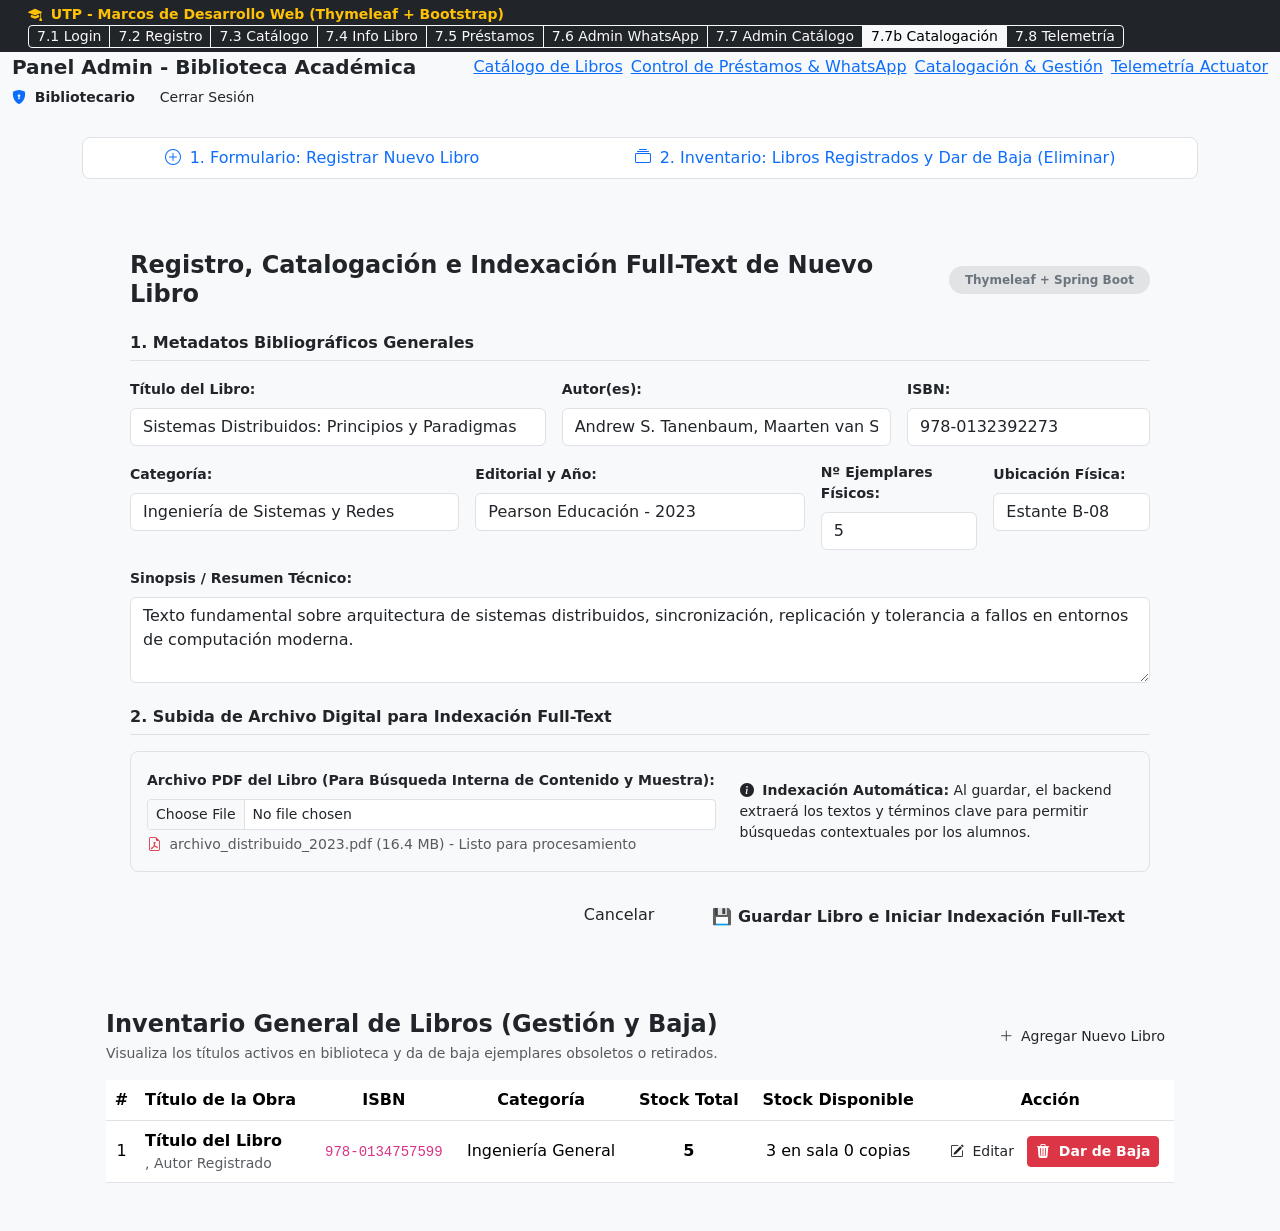
==== src/main/resources/templates/admin-catalogacion.html @ 06a14009 "feat: agregar vista de catalogo de libros para administrador con edicion y eliminacion en Thymeleaf" ====
<!DOCTYPE html>
<html lang="es" xmlns:th="http://www.thymeleaf.org">
<head>
    <meta charset="UTF-8">
    <meta name="viewport" content="width=device-width, initial-scale=1.0">
    <title>Panel Admin: Catalogación &amp; Gestión - Biblioteca Académica del Sur</title>
    <!-- Bootstrap 5 CSS -->
    <link href="https://cdn.jsdelivr.net/npm/bootstrap@5.3.3/dist/css/bootstrap.min.css" rel="stylesheet">
    <link href="https://cdn.jsdelivr.net/npm/bootstrap-icons@1.11.3/font/bootstrap-icons.min.css" rel="stylesheet">
    <link rel="stylesheet" th:href="@{/css/styles.css}">
</head>
<body class="bg-light">

    <!-- Barra Superior de Demostración Rápida -->
    <nav class="navbar navbar-dark bg-dark py-1 px-3 d-print-none text-white small">
        <div class="container-fluid d-flex justify-content-between align-items-center">
            <span class="text-warning fw-semibold">
                <i class="bi bi-mortarboard-fill me-1"></i> UTP - Marcos de Desarrollo Web (Thymeleaf + Bootstrap)
            </span>
            <div class="btn-group btn-group-sm">
                <a th:href="@{/login}" class="btn btn-outline-light py-0 px-2">7.1 Login</a>
                <a th:href="@{/registro}" class="btn btn-outline-light py-0 px-2">7.2 Registro</a>
                <a th:href="@{/catalogo}" class="btn btn-outline-light py-0 px-2">7.3 Catálogo</a>
                <a th:href="@{/libro/1}" class="btn btn-outline-light py-0 px-2">7.4 Info Libro</a>
                <a th:href="@{/prestamos}" class="btn btn-outline-light py-0 px-2">7.5 Préstamos</a>
                <a th:href="@{/admin/prestamos}" class="btn btn-outline-light py-0 px-2">7.6 Admin WhatsApp</a>
                <a th:href="@{/admin/catalogo}" class="btn btn-outline-light py-0 px-2">7.7 Admin Catálogo</a>
                <a th:href="@{/admin/catalogacion}" class="btn btn-outline-light active py-0 px-2">7.7b Catalogación</a>
                <a th:href="@{/admin/telemetria}" class="btn btn-outline-light py-0 px-2">7.8 Telemetría</a>
            </div>
        </div>
    </nav>

    <!-- BARRA DE NAVEGACIÓN ADMINISTRATIVA -->
    <header class="navbar-wire sticky-top">
        <div class="container-fluid d-flex flex-wrap justify-content-between align-items-center">
            <div class="d-flex align-items-center">
                <div class="brand-books">
                    <span class="book-red"></span>
                    <span class="book-yellow"></span>
                    <span class="book-green"></span>
                    <span class="book-blue"></span>
                </div>
                <span class="fw-bold fs-5 text-dark">Panel Admin - Biblioteca Académica</span>
            </div>

            <div class="d-flex align-items-center gap-2 my-2 my-md-0">
                <a th:href="@{/admin/catalogo}" class="nav-link-wire">Catálogo de Libros</a>
                <a th:href="@{/admin/prestamos}" class="nav-link-wire">Control de Préstamos &amp; WhatsApp</a>
                <a th:href="@{/admin/catalogacion}" class="nav-link-wire active">Catalogación &amp; Gestión</a>
                <a th:href="@{/admin/telemetria}" class="nav-link-wire">Telemetría Actuator</a>
            </div>

            <div class="d-flex align-items-center gap-3">
                <span class="small fw-semibold text-dark">
                    <i class="bi bi-shield-lock-fill me-1 text-primary"></i> Bibliotecario
                </span>
                <a th:href="@{/login}" class="btn btn-sm btn-wire-outline">Cerrar Sesión</a>
            </div>
        </div>
    </header>

    <!-- 7.7. INTERFAZ: PANEL ADMIN (CATALOGACIÓN Y GESTIÓN) -->
    <main class="container py-4">

        <!-- Selector de Pestañas (Tabs) acordado para Registrar y Quitar Libros -->
        <div class="d-flex gap-2 mb-4 p-2 bg-white rounded-3 border">
            <a th:href="@{/admin/catalogacion(tab='formulario')}" class="admin-tab flex-fill text-center text-decoration-none" th:classappend="${tabActiva == 'formulario' ? 'active' : ''}">
                <i class="bi bi-plus-circle me-1"></i> 1. Formulario: Registrar Nuevo Libro
            </a>
            <a th:href="@{/admin/catalogacion(tab='inventario')}" class="admin-tab flex-fill text-center text-decoration-none" th:classappend="${tabActiva == 'inventario' ? 'active' : ''}">
                <i class="bi bi-collection me-1"></i> 2. Inventario: Libros Registrados y Dar de Baja (Eliminar)
            </a>
        </div>

        <!-- PESTAÑA 1: FORMULARIO DE REGISTRO DE NUEVO LIBRO -->
        <div th:if="${tabActiva == 'formulario'}" class="wire-card p-4 p-md-5">
            <div class="d-flex justify-content-between align-items-center mb-4">
                <h4 class="fw-bold text-dark mb-0">Registro, Catalogación e Indexación Full-Text de Nuevo Libro</h4>
                <span class="badge bg-secondary-subtle text-secondary px-3 py-2 rounded-pill">Thymeleaf + Spring Boot</span>
            </div>

            <form th:action="@{/admin/libros/guardar}" method="post">
                
                <!-- 1. Metadatos Bibliográficos Generales -->
                <div class="mb-4">
                    <h6 class="fw-bold text-dark mb-3 border-bottom pb-2">1. Metadatos Bibliográficos Generales</h6>
                    
                    <div class="row g-3 mb-3">
                        <div class="col-md-5">
                            <label class="form-label small fw-bold text-dark">Título del Libro:</label>
                            <input type="text" name="titulo" class="form-control" placeholder="Ej. Sistemas Distribuidos: Principios y Paradigmas" value="Sistemas Distribuidos: Principios y Paradigmas" required>
                        </div>
                        <div class="col-md-4">
                            <label class="form-label small fw-bold text-dark">Autor(es):</label>
                            <input type="text" class="form-control" placeholder="Ej. Andrew S. Tanenbaum, Maarten van Steen" value="Andrew S. Tanenbaum, Maarten van Steen">
                        </div>
                        <div class="col-md-3">
                            <label class="form-label small fw-bold text-dark">ISBN:</label>
                            <input type="text" name="isbn" class="form-control" placeholder="978-0132392273" value="978-0132392273" required>
                        </div>
                    </div>

                    <div class="row g-3 mb-3">
                        <div class="col-md-4">
                            <label class="form-label small fw-bold text-dark">Categoría:</label>
                            <input type="text" class="form-control" placeholder="Ingeniería de Sistemas y Redes" value="Ingeniería de Sistemas y Redes">
                        </div>
                        <div class="col-md-4">
                            <label class="form-label small fw-bold text-dark">Editorial y Año:</label>
                            <input type="text" name="editorial" class="form-control" placeholder="Pearson Educación - 2023" value="Pearson Educación - 2023">
                        </div>
                        <div class="col-md-2">
                            <label class="form-label small fw-bold text-dark">Nº Ejemplares Físicos:</label>
                            <input type="number" name="stockTotal" min="1" class="form-control" value="5" required>
                        </div>
                        <div class="col-md-2">
                            <label class="form-label small fw-bold text-dark">Ubicación Física:</label>
                            <input type="text" class="form-control" placeholder="Estante B-08" value="Estante B-08">
                        </div>
                    </div>

                    <div class="mb-3">
                        <label class="form-label small fw-bold text-dark">Sinopsis / Resumen Técnico:</label>
                        <textarea name="resumen" class="form-control" rows="3" placeholder="Texto descriptivo y temático del material...">Texto fundamental sobre arquitectura de sistemas distribuidos, sincronización, replicación y tolerancia a fallos en entornos de computación moderna.</textarea>
                    </div>
                </div>

                <!-- 2. Subida de Archivo Digital para Indexación -->
                <div class="mb-4">
                    <h6 class="fw-bold text-dark mb-3 border-bottom pb-2">2. Subida de Archivo Digital para Indexación Full-Text</h6>
                    
                    <div class="p-3 border rounded-3 bg-light">
                        <div class="row g-3 align-items-center">
                            <div class="col-md-7">
                                <label class="form-label small fw-bold text-dark">Archivo PDF del Libro (Para Búsqueda Interna de Contenido y Muestra):</label>
                                <input type="file" accept=".pdf,.epub" class="form-control form-control-sm mb-1">
                                <div class="text-muted small">
                                    <i class="bi bi-file-earmark-pdf text-danger me-1"></i> archivo_distribuido_2023.pdf (16.4 MB) - Listo para procesamiento
                                </div>
                            </div>
                            <div class="col-md-5">
                                <div class="notice-box-blue p-2 small">
                                    <strong><i class="bi bi-info-circle-fill me-1"></i> Indexación Automática:</strong>
                                    Al guardar, el backend extraerá los textos y términos clave para permitir búsquedas contextuales por los alumnos.
                                </div>
                            </div>
                        </div>
                    </div>
                </div>

                <div class="d-flex justify-content-end gap-2">
                    <a th:href="@{/admin/catalogacion(tab='inventario')}" class="btn btn-wire-outline px-4">Cancelar</a>
                    <button type="submit" class="btn btn-wire-blue px-4 py-2 fw-bold">
                        💾 Guardar Libro e Iniciar Indexación Full-Text
                    </button>
                </div>

            </form>
        </div>

        <!-- PESTAÑA 2: INVENTARIO DE LIBROS Y DAR DE BAJA (ELIMINAR) -->
        <div th:if="${tabActiva == 'inventario'}" class="wire-card p-4">
            <div class="d-flex justify-content-between align-items-center mb-3">
                <div>
                    <h4 class="fw-bold text-dark mb-1">Inventario General de Libros (Gestión y Baja)</h4>
                    <p class="text-muted small mb-0">Visualiza los títulos activos en biblioteca y da de baja ejemplares obsoletos o retirados.</p>
                </div>
                <a th:href="@{/admin/catalogacion(tab='formulario')}" class="btn btn-sm btn-wire-green">
                    <i class="bi bi-plus-lg me-1"></i> Agregar Nuevo Libro
                </a>
            </div>

            <div class="table-responsive">
                <table class="table table-wire text-center align-middle mb-0">
                    <thead>
                        <tr>
                            <th>#</th>
                            <th class="text-start">Título de la Obra</th>
                            <th>ISBN</th>
                            <th>Categoría</th>
                            <th>Stock Total</th>
                            <th>Stock Disponible</th>
                            <th>Acción</th>
                        </tr>
                    </thead>
                    <tbody>
                        <tr th:each="l, iter : ${libros}">
                            <td th:text="${iter.count}">1</td>
                            <td class="text-start">
                                <div class="fw-bold" th:text="${l.titulo}">Título del Libro</div>
                                <div class="text-muted small">
                                    <span th:if="${l.autores != null and !l.autores.isEmpty()}">
                                        <span th:each="a, iStat : ${l.autores}">
                                            <span th:text="${a.nombres + ' ' + (a.apellidos ?: '')}"></span><span th:if="${!iStat.last}">, </span>
                                        </span>
                                    </span>
                                    <span th:unless="${l.autores != null and !l.autores.isEmpty()}">Autor Registrado</span>
                                </div>
                            </td>
                            <td><code th:text="${l.isbn}">978-0134757599</code></td>
                            <td>
                                <span th:if="${l.categorias != null and !l.categorias.isEmpty()}" th:text="${l.categorias[0].nombre}">Ingeniería</span>
                                <span th:unless="${l.categorias != null and !l.categorias.isEmpty()}">General</span>
                            </td>
                            <td class="fw-bold" th:text="${l.stockTotal ?: 1}">5</td>
                            <td>
                                <span th:if="${l.stockDisponible != null and l.stockDisponible > 0}" class="badge-stock-green">
                                    <span th:text="${l.stockDisponible}">3</span> en sala
                                </span>
                                <span th:unless="${l.stockDisponible != null and l.stockDisponible > 0}" class="badge-stock-red">
                                    0 copias
                                </span>
                            </td>
                            <td>
                                <div class="d-flex justify-content-center gap-1">
                                    <a th:href="@{/admin/catalogo(query=${l.titulo})}" class="btn btn-sm btn-wire-blue" title="Gestionar y Editar en Catálogo Admin">
                                        <i class="bi bi-pencil-square me-1"></i> Editar
                                    </a>
                                    <!-- Formulario de eliminación para dar de baja libro -->
                                    <form th:action="@{'/admin/libros/eliminar/' + ${l.idLibro}}" method="post" onsubmit="return confirm('¿Está seguro de dar de baja este libro del catálogo?');" style="display:inline;">
                                        <button type="submit" class="btn btn-sm btn-danger fw-bold" title="Dar de baja y retirar del catálogo">
                                            <i class="bi bi-trash3-fill me-1"></i> Dar de Baja
                                        </button>
                                    </form>
                                </div>
                            </td>
                        </tr>
                    </tbody>
                </table>
            </div>

        </div>

    </main>

    <!-- Bootstrap 5 JS -->
    <script src="https://cdn.jsdelivr.net/npm/bootstrap@5.3.3/dist/js/bootstrap.bundle.min.js"></script>
</body>
</html>
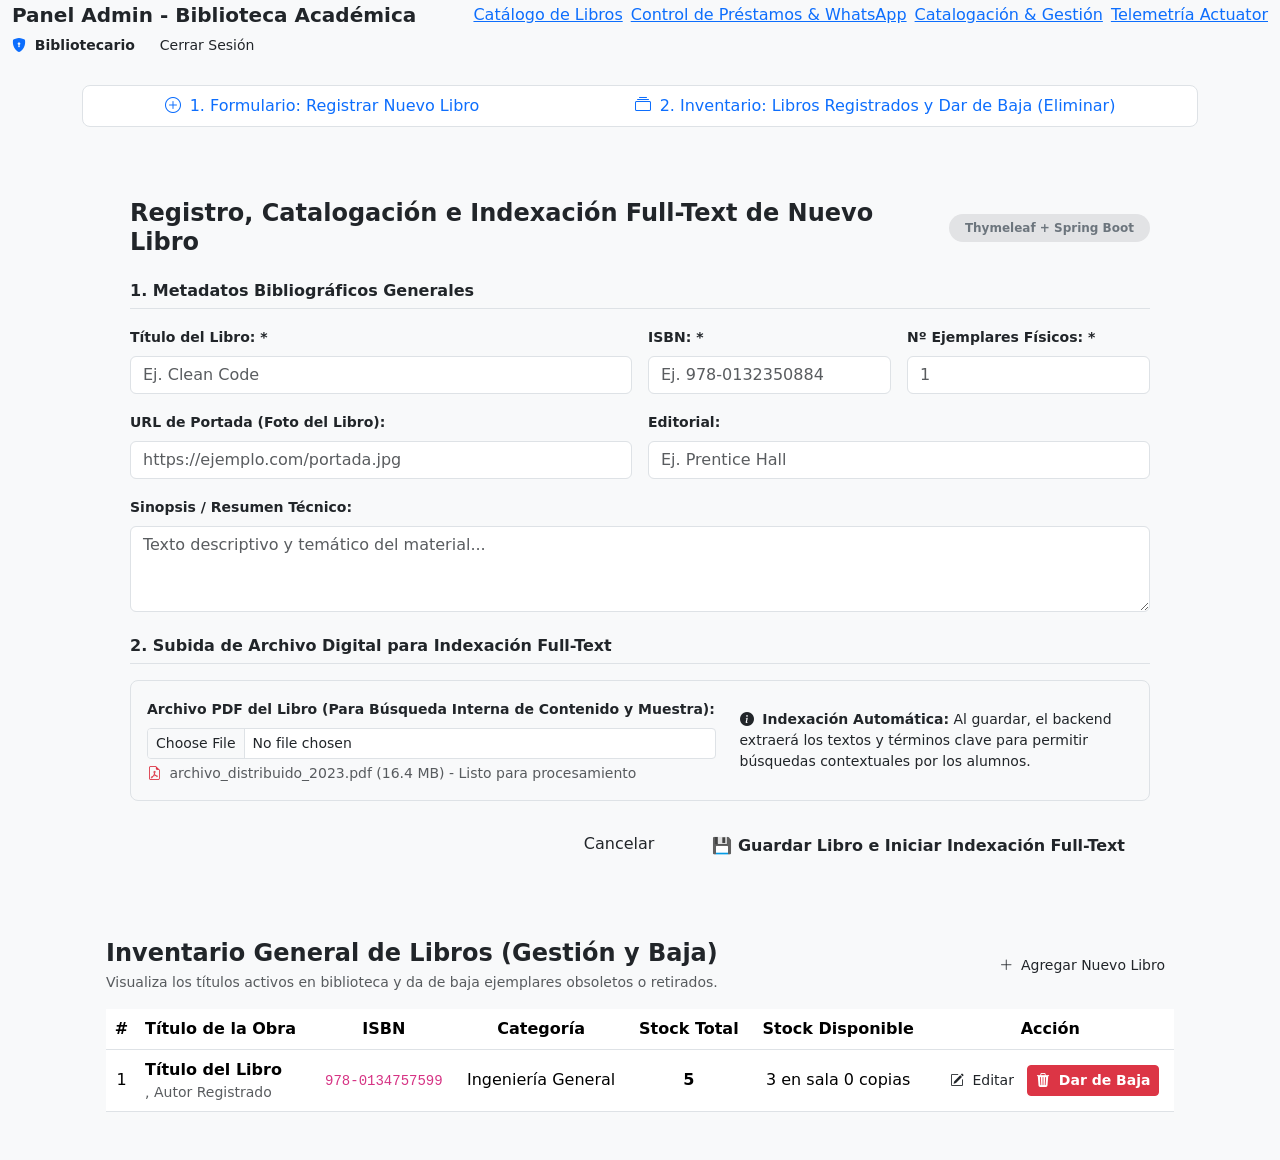
==== commit cdd0446c: "feat: interfaz real sin barra demo, edicion de foto de portada, verificacion estricta de roles y lim" ====
--- a/src/main/resources/templates/admin-catalogacion.html
+++ b/src/main/resources/templates/admin-catalogacion.html
@@ -11,26 +11,6 @@
 </head>
 <body class="bg-light">
 
-    <!-- Barra Superior de Demostración Rápida -->
-    <nav class="navbar navbar-dark bg-dark py-1 px-3 d-print-none text-white small">
-        <div class="container-fluid d-flex justify-content-between align-items-center">
-            <span class="text-warning fw-semibold">
-                <i class="bi bi-mortarboard-fill me-1"></i> UTP - Marcos de Desarrollo Web (Thymeleaf + Bootstrap)
-            </span>
-            <div class="btn-group btn-group-sm">
-                <a th:href="@{/login}" class="btn btn-outline-light py-0 px-2">7.1 Login</a>
-                <a th:href="@{/registro}" class="btn btn-outline-light py-0 px-2">7.2 Registro</a>
-                <a th:href="@{/catalogo}" class="btn btn-outline-light py-0 px-2">7.3 Catálogo</a>
-                <a th:href="@{/libro/1}" class="btn btn-outline-light py-0 px-2">7.4 Info Libro</a>
-                <a th:href="@{/prestamos}" class="btn btn-outline-light py-0 px-2">7.5 Préstamos</a>
-                <a th:href="@{/admin/prestamos}" class="btn btn-outline-light py-0 px-2">7.6 Admin WhatsApp</a>
-                <a th:href="@{/admin/catalogo}" class="btn btn-outline-light py-0 px-2">7.7 Admin Catálogo</a>
-                <a th:href="@{/admin/catalogacion}" class="btn btn-outline-light active py-0 px-2">7.7b Catalogación</a>
-                <a th:href="@{/admin/telemetria}" class="btn btn-outline-light py-0 px-2">7.8 Telemetría</a>
-            </div>
-        </div>
-    </nav>
-
     <!-- BARRA DE NAVEGACIÓN ADMINISTRATIVA -->
     <header class="navbar-wire sticky-top">
         <div class="container-fluid d-flex flex-wrap justify-content-between align-items-center">
@@ -87,42 +67,34 @@
                     <h6 class="fw-bold text-dark mb-3 border-bottom pb-2">1. Metadatos Bibliográficos Generales</h6>
                     
                     <div class="row g-3 mb-3">
-                        <div class="col-md-5">
-                            <label class="form-label small fw-bold text-dark">Título del Libro:</label>
-                            <input type="text" name="titulo" class="form-control" placeholder="Ej. Sistemas Distribuidos: Principios y Paradigmas" value="Sistemas Distribuidos: Principios y Paradigmas" required>
-                        </div>
-                        <div class="col-md-4">
-                            <label class="form-label small fw-bold text-dark">Autor(es):</label>
-                            <input type="text" class="form-control" placeholder="Ej. Andrew S. Tanenbaum, Maarten van Steen" value="Andrew S. Tanenbaum, Maarten van Steen">
+                        <div class="col-md-6">
+                            <label class="form-label small fw-bold text-dark">Título del Libro: *</label>
+                            <input type="text" name="titulo" class="form-control" placeholder="Ej. Clean Code" required>
                         </div>
                         <div class="col-md-3">
-                            <label class="form-label small fw-bold text-dark">ISBN:</label>
-                            <input type="text" name="isbn" class="form-control" placeholder="978-0132392273" value="978-0132392273" required>
+                            <label class="form-label small fw-bold text-dark">ISBN: *</label>
+                            <input type="text" name="isbn" class="form-control" placeholder="Ej. 978-0132350884" required>
+                        </div>
+                        <div class="col-md-3">
+                            <label class="form-label small fw-bold text-dark">Nº Ejemplares Físicos: *</label>
+                            <input type="number" name="stockTotal" min="1" class="form-control" placeholder="1" required>
                         </div>
                     </div>
 
                     <div class="row g-3 mb-3">
-                        <div class="col-md-4">
-                            <label class="form-label small fw-bold text-dark">Categoría:</label>
-                            <input type="text" class="form-control" placeholder="Ingeniería de Sistemas y Redes" value="Ingeniería de Sistemas y Redes">
-                        </div>
-                        <div class="col-md-4">
-                            <label class="form-label small fw-bold text-dark">Editorial y Año:</label>
-                            <input type="text" name="editorial" class="form-control" placeholder="Pearson Educación - 2023" value="Pearson Educación - 2023">
-                        </div>
-                        <div class="col-md-2">
-                            <label class="form-label small fw-bold text-dark">Nº Ejemplares Físicos:</label>
-                            <input type="number" name="stockTotal" min="1" class="form-control" value="5" required>
-                        </div>
-                        <div class="col-md-2">
-                            <label class="form-label small fw-bold text-dark">Ubicación Física:</label>
-                            <input type="text" class="form-control" placeholder="Estante B-08" value="Estante B-08">
+                        <div class="col-md-6">
+                            <label class="form-label small fw-bold text-dark">URL de Portada (Foto del Libro):</label>
+                            <input type="url" name="portadaUrl" class="form-control" placeholder="https://ejemplo.com/portada.jpg">
+                        </div>
+                        <div class="col-md-6">
+                            <label class="form-label small fw-bold text-dark">Editorial:</label>
+                            <input type="text" name="editorial" class="form-control" placeholder="Ej. Prentice Hall">
                         </div>
                     </div>
 
                     <div class="mb-3">
                         <label class="form-label small fw-bold text-dark">Sinopsis / Resumen Técnico:</label>
-                        <textarea name="resumen" class="form-control" rows="3" placeholder="Texto descriptivo y temático del material...">Texto fundamental sobre arquitectura de sistemas distribuidos, sincronización, replicación y tolerancia a fallos en entornos de computación moderna.</textarea>
+                        <textarea name="resumen" class="form-control" rows="3" placeholder="Texto descriptivo y temático del material..."></textarea>
                     </div>
                 </div>
 
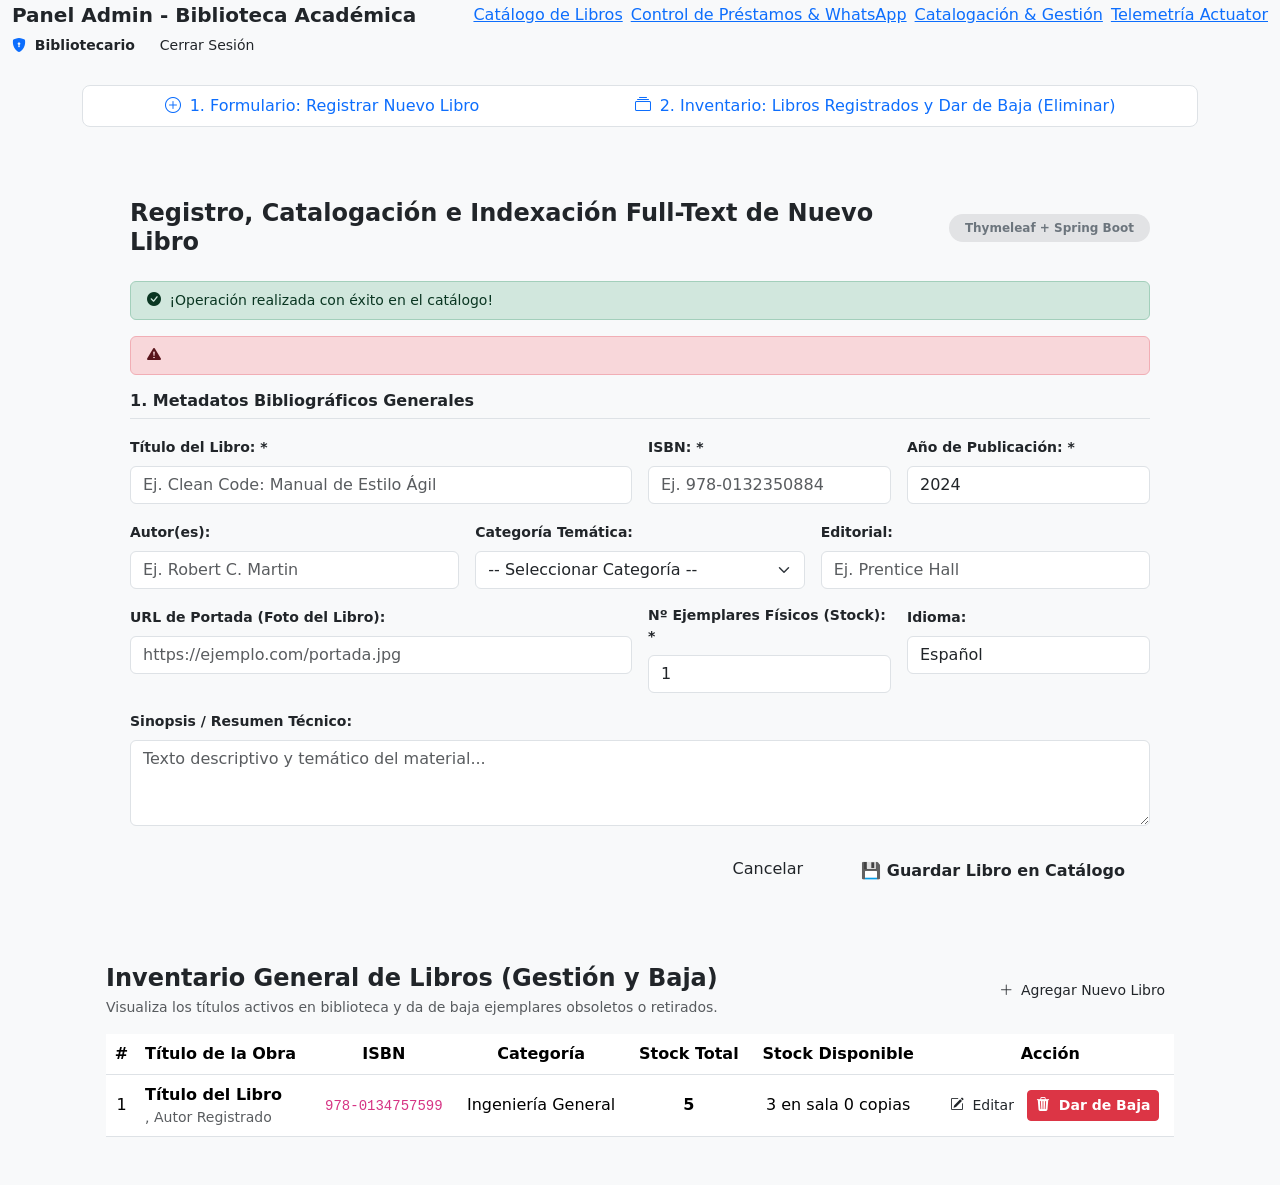
==== commit 819faeac: "fix: resolucion de error 500 al guardar libro completando campos obligatorios y captura amigable de " ====
--- a/src/main/resources/templates/admin-catalogacion.html
+++ b/src/main/resources/templates/admin-catalogacion.html
@@ -35,7 +35,7 @@
                 <span class="small fw-semibold text-dark">
                     <i class="bi bi-shield-lock-fill me-1 text-primary"></i> Bibliotecario
                 </span>
-                <a th:href="@{/login}" class="btn btn-sm btn-wire-outline">Cerrar Sesión</a>
+                <a th:href="@{/logout}" class="btn btn-sm btn-wire-outline">Cerrar Sesión</a>
             </div>
         </div>
     </header>
@@ -62,6 +62,14 @@
 
             <form th:action="@{/admin/libros/guardar}" method="post">
                 
+                <!-- Alertas de Éxito o Error -->
+                <div th:if="${exito}" class="alert alert-success py-2 small mb-3">
+                    <i class="bi bi-check-circle-fill me-1"></i> ¡Operación realizada con éxito en el catálogo!
+                </div>
+                <div th:if="${error}" class="alert alert-danger py-2 small mb-3">
+                    <i class="bi bi-exclamation-triangle-fill me-1"></i> <span th:text="${error}"></span>
+                </div>
+
                 <!-- 1. Metadatos Bibliográficos Generales -->
                 <div class="mb-4">
                     <h6 class="fw-bold text-dark mb-3 border-bottom pb-2">1. Metadatos Bibliográficos Generales</h6>
@@ -69,15 +77,36 @@
                     <div class="row g-3 mb-3">
                         <div class="col-md-6">
                             <label class="form-label small fw-bold text-dark">Título del Libro: *</label>
-                            <input type="text" name="titulo" class="form-control" placeholder="Ej. Clean Code" required>
+                            <input type="text" name="titulo" class="form-control" placeholder="Ej. Clean Code: Manual de Estilo Ágil" required>
                         </div>
                         <div class="col-md-3">
                             <label class="form-label small fw-bold text-dark">ISBN: *</label>
                             <input type="text" name="isbn" class="form-control" placeholder="Ej. 978-0132350884" required>
                         </div>
                         <div class="col-md-3">
-                            <label class="form-label small fw-bold text-dark">Nº Ejemplares Físicos: *</label>
-                            <input type="number" name="stockTotal" min="1" class="form-control" placeholder="1" required>
+                            <label class="form-label small fw-bold text-dark">Año de Publicación: *</label>
+                            <input type="number" name="anioPublicacion" min="1500" max="2026" value="2024" class="form-control" required>
+                        </div>
+                    </div>
+
+                    <div class="row g-3 mb-3">
+                        <div class="col-md-4">
+                            <label class="form-label small fw-bold text-dark">Autor(es):</label>
+                            <input type="text" name="autorNombre" class="form-control" placeholder="Ej. Robert C. Martin">
+                        </div>
+                        <div class="col-md-4">
+                            <label class="form-label small fw-bold text-dark">Categoría Temática:</label>
+                            <select name="categoriaId" class="form-select">
+                                <option value="">-- Seleccionar Categoría --</option>
+                                <option th:each="cat : ${categorias}" 
+                                        th:value="${cat.idCategoria}" 
+                                        th:text="${cat.nombre}">
+                                </option>
+                            </select>
+                        </div>
+                        <div class="col-md-4">
+                            <label class="form-label small fw-bold text-dark">Editorial:</label>
+                            <input type="text" name="editorial" class="form-control" placeholder="Ej. Prentice Hall">
                         </div>
                     </div>
 
@@ -86,9 +115,13 @@
                             <label class="form-label small fw-bold text-dark">URL de Portada (Foto del Libro):</label>
                             <input type="url" name="portadaUrl" class="form-control" placeholder="https://ejemplo.com/portada.jpg">
                         </div>
-                        <div class="col-md-6">
-                            <label class="form-label small fw-bold text-dark">Editorial:</label>
-                            <input type="text" name="editorial" class="form-control" placeholder="Ej. Prentice Hall">
+                        <div class="col-md-3">
+                            <label class="form-label small fw-bold text-dark">Nº Ejemplares Físicos (Stock): *</label>
+                            <input type="number" name="stockTotal" min="1" value="1" class="form-control" required>
+                        </div>
+                        <div class="col-md-3">
+                            <label class="form-label small fw-bold text-dark">Idioma:</label>
+                            <input type="text" name="idioma" value="Español" class="form-control">
                         </div>
                     </div>
 
@@ -98,33 +131,10 @@
                     </div>
                 </div>
 
-                <!-- 2. Subida de Archivo Digital para Indexación -->
-                <div class="mb-4">
-                    <h6 class="fw-bold text-dark mb-3 border-bottom pb-2">2. Subida de Archivo Digital para Indexación Full-Text</h6>
-                    
-                    <div class="p-3 border rounded-3 bg-light">
-                        <div class="row g-3 align-items-center">
-                            <div class="col-md-7">
-                                <label class="form-label small fw-bold text-dark">Archivo PDF del Libro (Para Búsqueda Interna de Contenido y Muestra):</label>
-                                <input type="file" accept=".pdf,.epub" class="form-control form-control-sm mb-1">
-                                <div class="text-muted small">
-                                    <i class="bi bi-file-earmark-pdf text-danger me-1"></i> archivo_distribuido_2023.pdf (16.4 MB) - Listo para procesamiento
-                                </div>
-                            </div>
-                            <div class="col-md-5">
-                                <div class="notice-box-blue p-2 small">
-                                    <strong><i class="bi bi-info-circle-fill me-1"></i> Indexación Automática:</strong>
-                                    Al guardar, el backend extraerá los textos y términos clave para permitir búsquedas contextuales por los alumnos.
-                                </div>
-                            </div>
-                        </div>
-                    </div>
-                </div>
-
                 <div class="d-flex justify-content-end gap-2">
                     <a th:href="@{/admin/catalogacion(tab='inventario')}" class="btn btn-wire-outline px-4">Cancelar</a>
                     <button type="submit" class="btn btn-wire-blue px-4 py-2 fw-bold">
-                        💾 Guardar Libro e Iniciar Indexación Full-Text
+                        💾 Guardar Libro en Catálogo
                     </button>
                 </div>
 
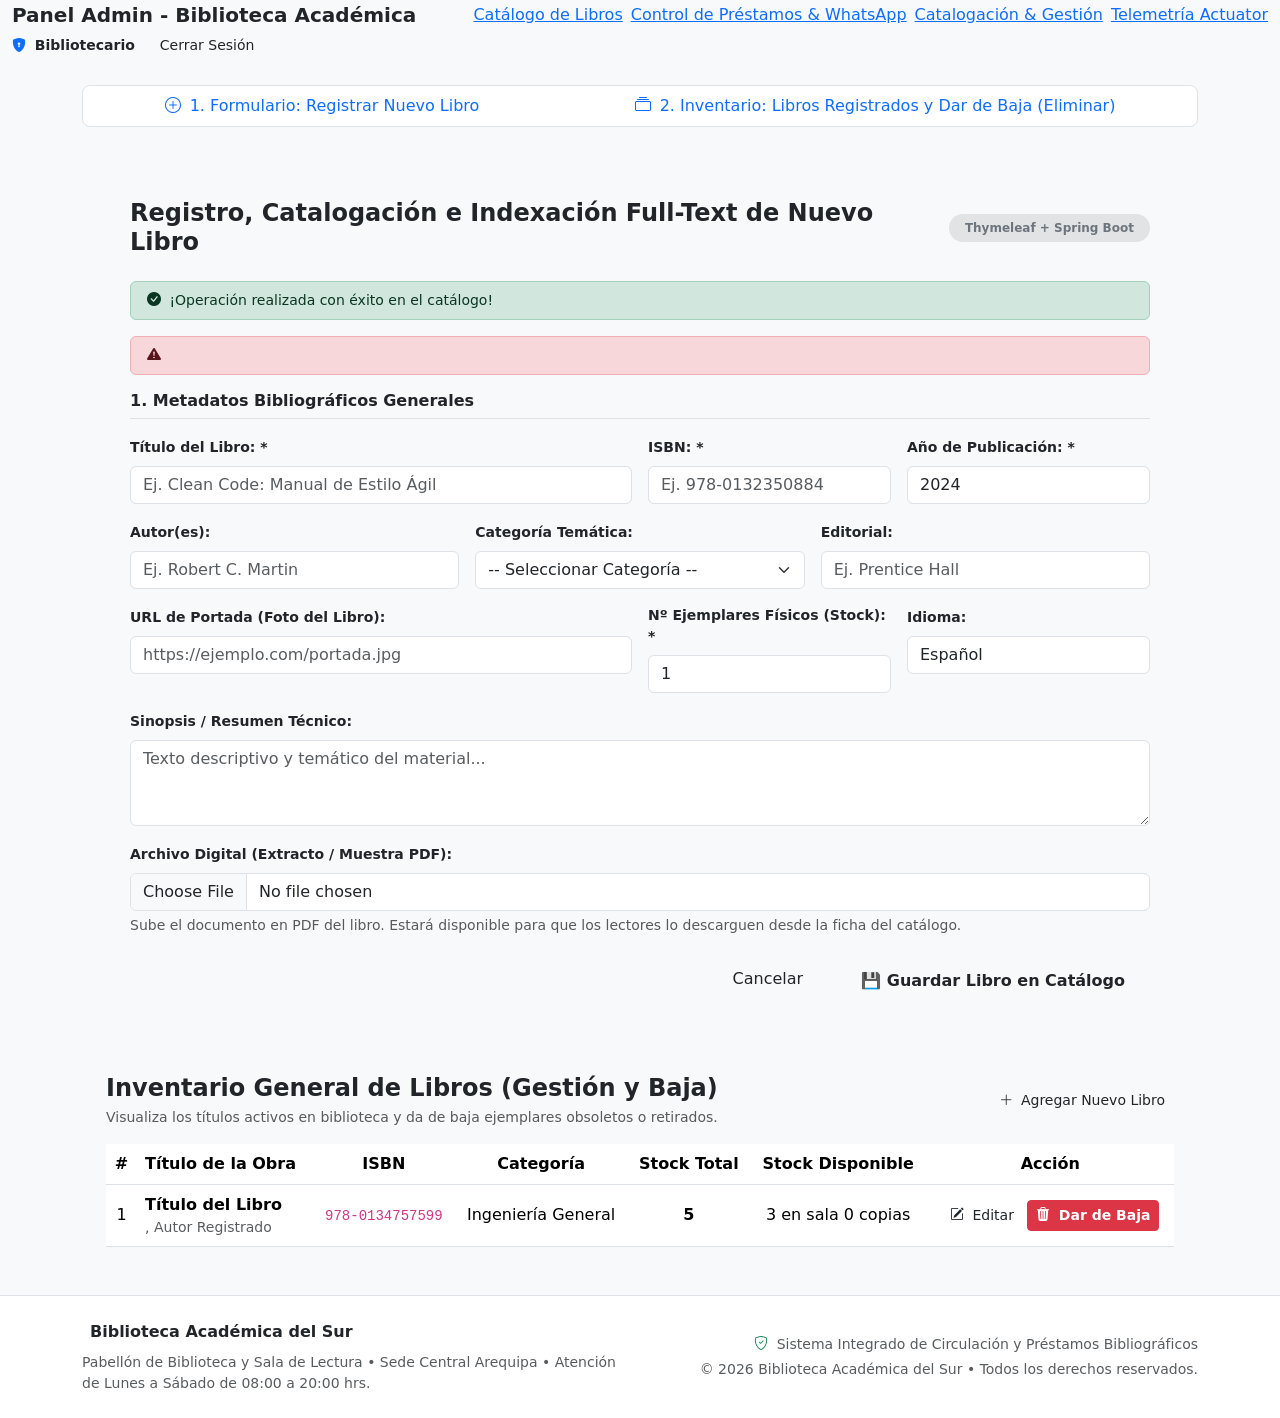
==== commit 8c082ebd: "feat: sistema integral de reservas fifo, descarga pdf, telemetria real, auditoria seo y fixes de cat" ====
--- a/src/main/resources/templates/admin-catalogacion.html
+++ b/src/main/resources/templates/admin-catalogacion.html
@@ -4,12 +4,17 @@
     <meta charset="UTF-8">
     <meta name="viewport" content="width=device-width, initial-scale=1.0">
     <title>Panel Admin: Catalogación &amp; Gestión - Biblioteca Académica del Sur</title>
+    <meta name="description" content="Sistema Integrado de Gestión Bibliográfica, Préstamos Físicos y Catálogo Digital - Biblioteca Académica del Sur.">
+    <meta name="keywords" content="biblioteca, libros, prestamos, catalogo digital, arequipa, software, educacion">
+    <meta property="og:site_name" content="Biblioteca Académica del Sur">
+    <meta property="og:type" content="website">
+    <link rel="icon" type="image/svg+xml" href="data:image/svg+xml,<svg xmlns='http://www.w3.org/2000/svg' viewBox='0 0 24 24'><rect x='2' y='4' width='4' height='16' rx='1' fill='%23ef4444'/><rect x='8' y='2' width='4' height='18' rx='1' fill='%23eab308'/><rect x='14' y='6' width='4' height='14' rx='1' fill='%2322c55e'/><rect x='20' y='3' width='3' height='17' rx='1' fill='%2306b6d4'/></svg>">
     <!-- Bootstrap 5 CSS -->
     <link href="https://cdn.jsdelivr.net/npm/bootstrap@5.3.3/dist/css/bootstrap.min.css" rel="stylesheet">
     <link href="https://cdn.jsdelivr.net/npm/bootstrap-icons@1.11.3/font/bootstrap-icons.min.css" rel="stylesheet">
     <link rel="stylesheet" th:href="@{/css/styles.css}">
 </head>
-<body class="bg-light">
+<body class="bg-light min-vh-100 d-flex flex-column">
 
     <!-- BARRA DE NAVEGACIÓN ADMINISTRATIVA -->
     <header class="navbar-wire sticky-top">
@@ -60,7 +65,7 @@
                 <span class="badge bg-secondary-subtle text-secondary px-3 py-2 rounded-pill">Thymeleaf + Spring Boot</span>
             </div>
 
-            <form th:action="@{/admin/libros/guardar}" method="post">
+            <form th:action="@{/admin/libros/guardar}" method="post" enctype="multipart/form-data">
                 
                 <!-- Alertas de Éxito o Error -->
                 <div th:if="${exito}" class="alert alert-success py-2 small mb-3">
@@ -128,6 +133,12 @@
                     <div class="mb-3">
                         <label class="form-label small fw-bold text-dark">Sinopsis / Resumen Técnico:</label>
                         <textarea name="resumen" class="form-control" rows="3" placeholder="Texto descriptivo y temático del material..."></textarea>
+                    </div>
+
+                    <div class="mb-3">
+                        <label class="form-label small fw-bold text-dark">Archivo Digital (Extracto / Muestra PDF):</label>
+                        <input type="file" name="archivoPdf" accept=".pdf" class="form-control">
+                        <div class="form-text small text-muted">Sube el documento en PDF del libro. Estará disponible para que los lectores lo descarguen desde la ficha del catálogo.</div>
                     </div>
                 </div>
 
@@ -216,6 +227,33 @@
 
     </main>
 
+    
+    <!-- PIE DE PÁGINA INSTITUCIONAL -->
+    <footer class="footer-wire mt-auto py-4 border-top bg-white">
+        <div class="container">
+            <div class="row g-4 align-items-center">
+                <div class="col-md-6 text-center text-md-start">
+                    <div class="d-flex align-items-center justify-content-center justify-content-md-start gap-2 mb-2">
+                        <div class="brand-books">
+                            <span class="book-red"></span>
+                            <span class="book-yellow"></span>
+                            <span class="book-green"></span>
+                            <span class="book-blue"></span>
+                        </div>
+                        <span class="fw-bold text-dark fs-6">Biblioteca Académica del Sur</span>
+                    </div>
+                    <p class="text-muted small mb-0">
+                        Pabellón de Biblioteca y Sala de Lectura &bull; Sede Central Arequipa &bull; Atención de Lunes a Sábado de 08:00 a 20:00 hrs.
+                    </p>
+                </div>
+                <div class="col-md-6 text-center text-md-end small text-muted">
+                    <div><i class="bi bi-shield-check text-success me-1"></i> Sistema Integrado de Circulación y Préstamos Bibliográficos</div>
+                    <div class="mt-1">&copy; 2026 Biblioteca Académica del Sur &bull; Todos los derechos reservados.</div>
+                </div>
+            </div>
+        </div>
+    </footer>
+
     <!-- Bootstrap 5 JS -->
     <script src="https://cdn.jsdelivr.net/npm/bootstrap@5.3.3/dist/js/bootstrap.bundle.min.js"></script>
 </body>
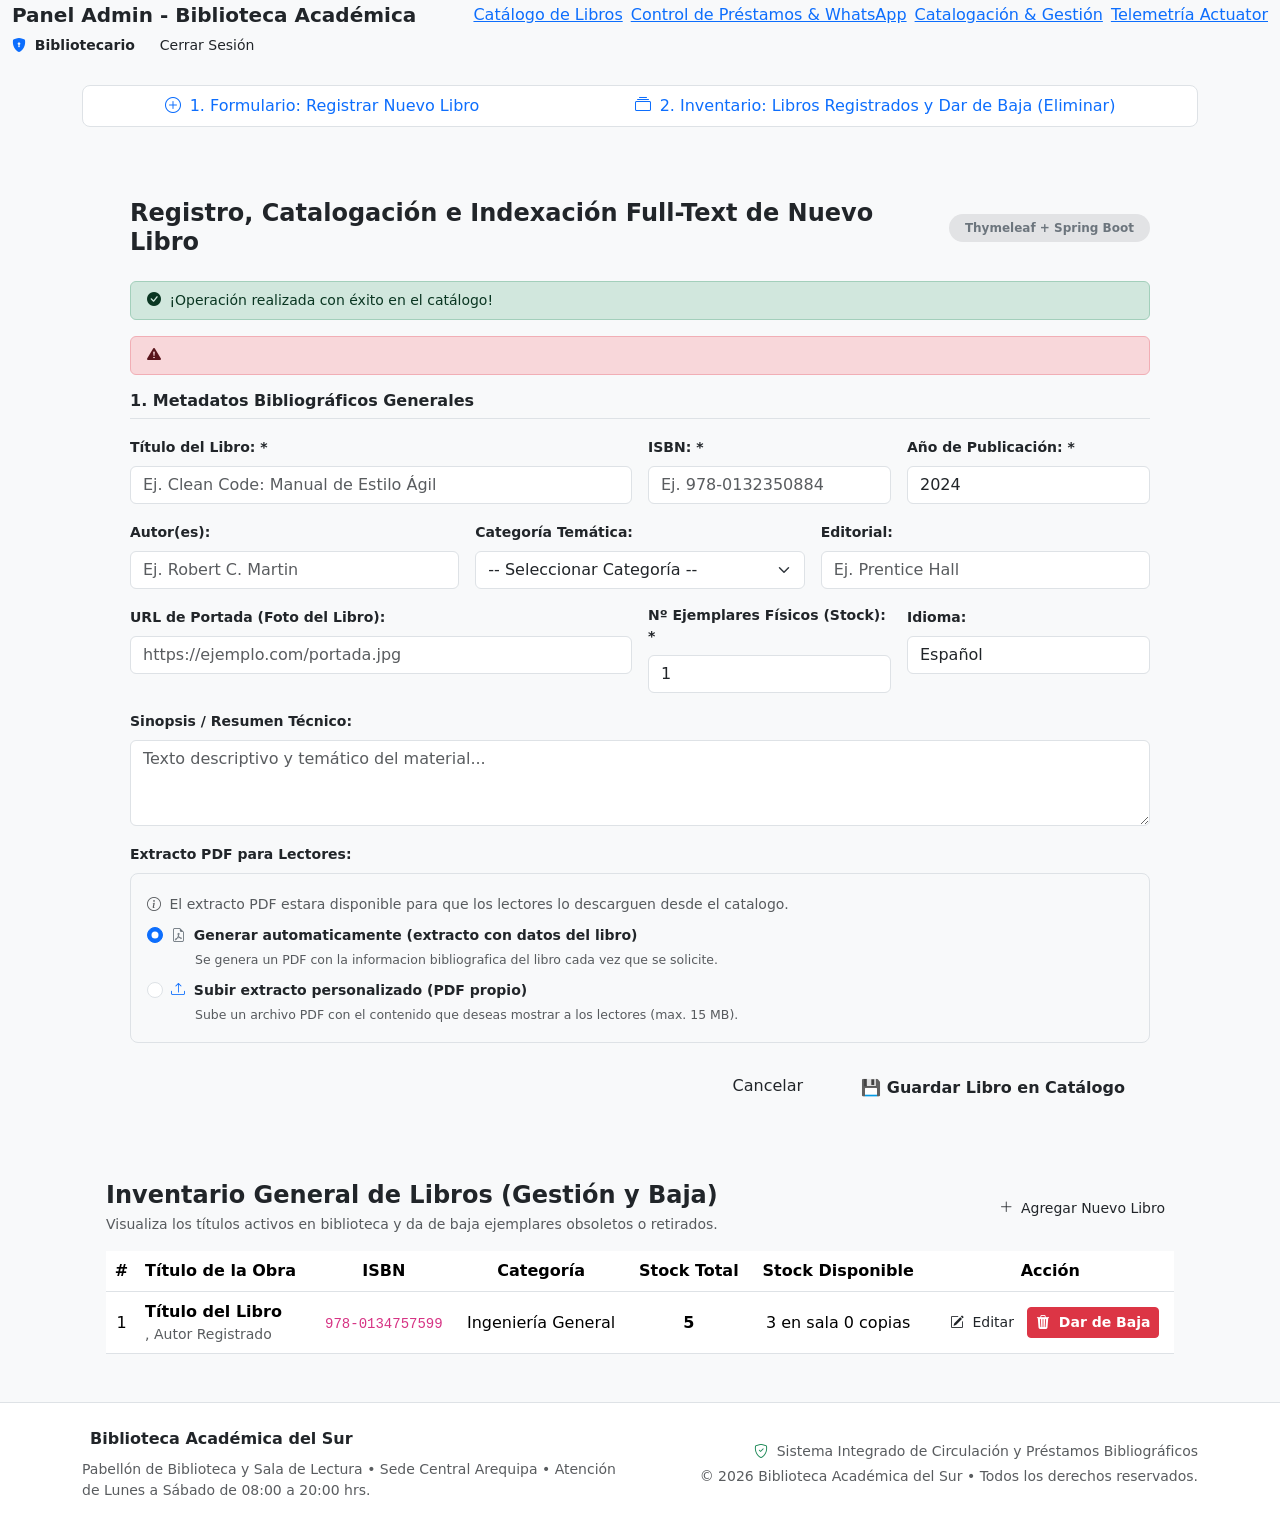
==== commit 378e31de: "fix: agrega selector PDF (default/personalizado/conservar) en formularios de crear y editar libro" ====
--- a/src/main/resources/templates/admin-catalogacion.html
+++ b/src/main/resources/templates/admin-catalogacion.html
@@ -135,10 +135,41 @@
                         <textarea name="resumen" class="form-control" rows="3" placeholder="Texto descriptivo y temático del material..."></textarea>
                     </div>
 
+                    <!-- Selector de Extracto PDF -->
                     <div class="mb-3">
-                        <label class="form-label small fw-bold text-dark">Archivo Digital (Extracto / Muestra PDF):</label>
-                        <input type="file" name="archivoPdf" accept=".pdf" class="form-control">
-                        <div class="form-text small text-muted">Sube el documento en PDF del libro. Estará disponible para que los lectores lo descarguen desde la ficha del catálogo.</div>
+                        <label class="form-label small fw-bold text-dark">Extracto PDF para Lectores:</label>
+                        <div class="p-3 border rounded-3 bg-light">
+                            <div class="form-text small text-muted mb-2">
+                                <i class="bi bi-info-circle me-1"></i>
+                                El extracto PDF estara disponible para que los lectores lo descarguen desde el catalogo.
+                            </div>
+                            <div class="form-check mb-2">
+                                <input class="form-check-input" type="radio" name="tipoExtracto" id="tipoDefault_new"
+                                       value="DEFAULT" checked
+                                       onchange="toggleArchivoPdf(false)">
+                                <label class="form-check-label small fw-semibold" for="tipoDefault_new">
+                                    <i class="bi bi-file-earmark-pdf text-secondary me-1"></i>
+                                    Generar automaticamente (extracto con datos del libro)
+                                </label>
+                                <div class="form-text ms-4" style="font-size:0.78rem;">Se genera un PDF con la informacion bibliografica del libro cada vez que se solicite.</div>
+                            </div>
+                            <div class="form-check">
+                                <input class="form-check-input" type="radio" name="tipoExtracto" id="tipoPersonalizado_new"
+                                       value="PERSONALIZADO"
+                                       onchange="toggleArchivoPdf(true)">
+                                <label class="form-check-label small fw-semibold" for="tipoPersonalizado_new">
+                                    <i class="bi bi-upload text-primary me-1"></i>
+                                    Subir extracto personalizado (PDF propio)
+                                </label>
+                                <div class="form-text ms-4" style="font-size:0.78rem;">Sube un archivo PDF con el contenido que deseas mostrar a los lectores (max. 15 MB).</div>
+                            </div>
+                            <div id="contenedorArchivoPdf" style="display:none;" class="mt-3 ms-4">
+                                <input type="file" id="inputArchivoPdf" name="archivoPdf" accept=".pdf" class="form-control form-control-sm">
+                                <div class="form-text text-danger small mt-1">
+                                    <i class="bi bi-exclamation-triangle-fill me-1"></i> Solo archivos .pdf - maximo 15 MB
+                                </div>
+                            </div>
+                        </div>
                     </div>
                 </div>
 
@@ -256,5 +287,17 @@
 
     <!-- Bootstrap 5 JS -->
     <script src="https://cdn.jsdelivr.net/npm/bootstrap@5.3.3/dist/js/bootstrap.bundle.min.js"></script>
+    <script>
+        function toggleArchivoPdf(mostrar) {
+            const contenedor = document.getElementById('contenedorArchivoPdf');
+            const input = document.getElementById('inputArchivoPdf');
+            if (contenedor) {
+                contenedor.style.display = mostrar ? 'block' : 'none';
+                if (input && mostrar) {
+                    input.focus();
+                }
+            }
+        }
+    </script>
 </body>
 </html>
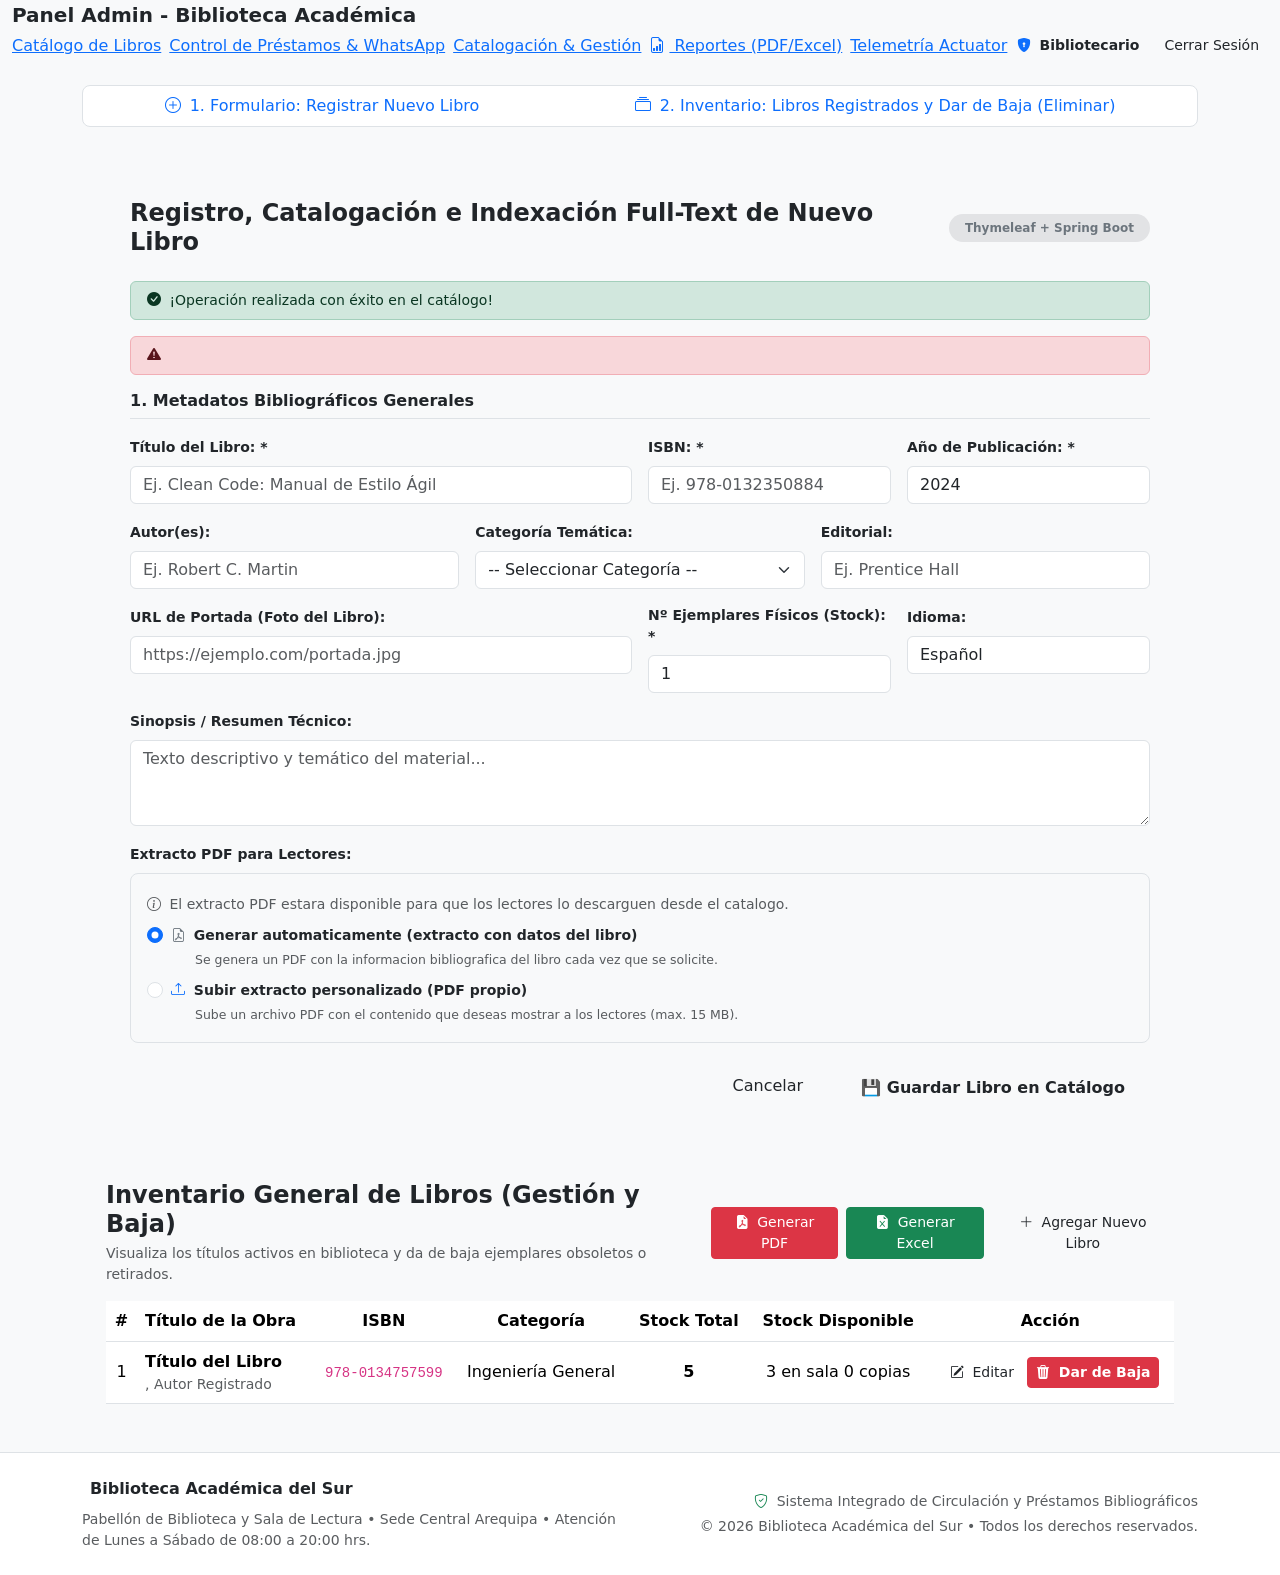
==== commit 9b18bd19: "add: reportes pdf y excel" ====
--- a/src/main/resources/templates/admin-catalogacion.html
+++ b/src/main/resources/templates/admin-catalogacion.html
@@ -33,6 +33,7 @@
                 <a th:href="@{/admin/catalogo}" class="nav-link-wire">Catálogo de Libros</a>
                 <a th:href="@{/admin/prestamos}" class="nav-link-wire">Control de Préstamos &amp; WhatsApp</a>
                 <a th:href="@{/admin/catalogacion}" class="nav-link-wire active">Catalogación &amp; Gestión</a>
+                <a th:href="@{/admin/reportes}" class="nav-link-wire"><i class="bi bi-file-earmark-bar-graph me-1"></i> Reportes (PDF/Excel)</a>
                 <a th:href="@{/admin/telemetria}" class="nav-link-wire">Telemetría Actuator</a>
             </div>
 
@@ -190,9 +191,17 @@
                     <h4 class="fw-bold text-dark mb-1">Inventario General de Libros (Gestión y Baja)</h4>
                     <p class="text-muted small mb-0">Visualiza los títulos activos en biblioteca y da de baja ejemplares obsoletos o retirados.</p>
                 </div>
-                <a th:href="@{/admin/catalogacion(tab='formulario')}" class="btn btn-sm btn-wire-green">
-                    <i class="bi bi-plus-lg me-1"></i> Agregar Nuevo Libro
-                </a>
+                <div class="d-flex gap-2">
+                    <a th:href="@{/reportes/libros/pdf}" class="btn btn-sm btn-danger">
+                        <i class="bi bi-file-earmark-pdf-fill me-1"></i> Generar PDF
+                    </a>
+                    <a th:href="@{/reportes/libros/excel}" class="btn btn-sm btn-success">
+                        <i class="bi bi-file-earmark-excel-fill me-1"></i> Generar Excel
+                    </a>
+                    <a th:href="@{/admin/catalogacion(tab='formulario')}" class="btn btn-sm btn-wire-green">
+                        <i class="bi bi-plus-lg me-1"></i> Agregar Nuevo Libro
+                    </a>
+                </div>
             </div>
 
             <div class="table-responsive">
